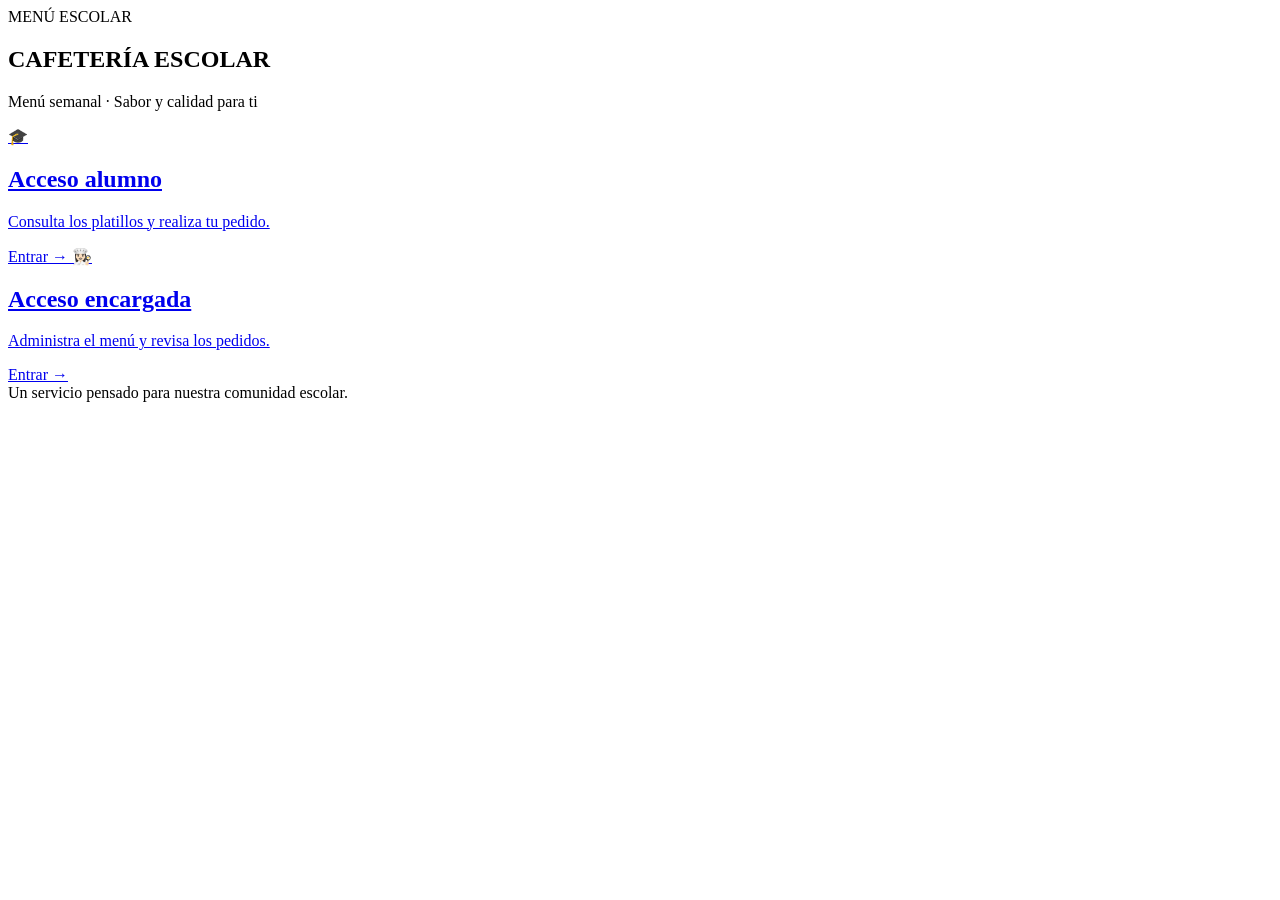
==== index.html @ f2f59088 "Add files via upload" ====
<!DOCTYPE html>
<html lang="es">
<head>
  <meta charset="UTF-8">
  <meta name="viewport" content="width=device-width, initial-scale=1.0">
  <title>Accesos | Cafetería escolar</title>
  <link rel="stylesheet" href="css/estilos.css">
</head>
<body>
  <main class="portada">
    <section class="hero">
      <span class="etiqueta">MENÚ ESCOLAR</span>
      <h1>CAFETERÍA ESCOLAR</h1>
      <p>Menú semanal · Sabor y calidad para ti</p>
      <div class="accesos">
        <a class="tarjeta-acceso alumno" href="alumno.html">
          <span class="emoji">🎓</span><h2>Acceso alumno</h2>
          <p>Consulta los platillos y realiza tu pedido.</p><span class="link-card">Entrar →</span>
        </a>
        <a class="tarjeta-acceso encargada" href="encargada.html">
          <span class="emoji">👩🏻‍🍳</span><h2>Acceso encargada</h2>
          <p>Administra el menú y revisa los pedidos.</p><span class="link-card">Entrar →</span>
        </a>
      </div>
    </section>
    <footer>Un servicio pensado para nuestra comunidad escolar.</footer>
  </main>
</body>
</html>
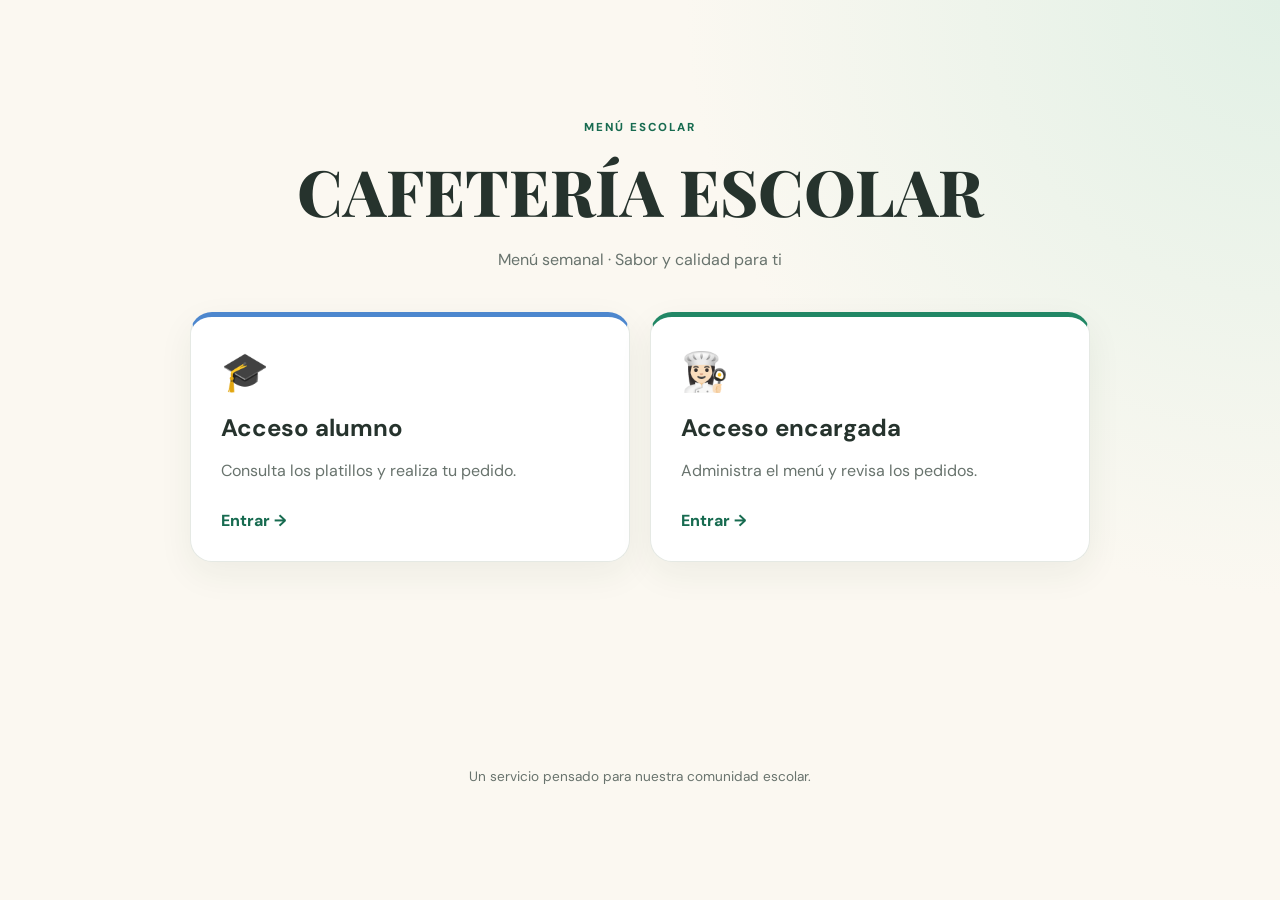
==== commit d481cebf: "Fix links and update HTML structure in index.html" ====
--- a/index.html
+++ b/index.html
@@ -1,29 +1,54 @@
+
 <!DOCTYPE html>
 <html lang="es">
 <head>
   <meta charset="UTF-8">
   <meta name="viewport" content="width=device-width, initial-scale=1.0">
+
   <title>Accesos | Cafetería escolar</title>
-  <link rel="stylesheet" href="css/estilos.css">
+
+  <!-- Estilos CSS -->
+  <link rel="stylesheet" href="./estilos.css">
 </head>
+
 <body>
+
   <main class="portada">
+
     <section class="hero">
+
       <span class="etiqueta">MENÚ ESCOLAR</span>
+
       <h1>CAFETERÍA ESCOLAR</h1>
+
       <p>Menú semanal · Sabor y calidad para ti</p>
+
       <div class="accesos">
-        <a class="tarjeta-acceso alumno" href="alumno.html">
-          <span class="emoji">🎓</span><h2>Acceso alumno</h2>
-          <p>Consulta los platillos y realiza tu pedido.</p><span class="link-card">Entrar →</span>
+
+        <!-- ACCESO ALUMNO -->
+        <a class="tarjeta-acceso alumno" href="./alumno.html">
+          <span class="emoji">🎓</span>
+          <h2>Acceso alumno</h2>
+          <p>Consulta los platillos y realiza tu pedido.</p>
+          <span class="link-card">Entrar →</span>
         </a>
-        <a class="tarjeta-acceso encargada" href="encargada.html">
-          <span class="emoji">👩🏻‍🍳</span><h2>Acceso encargada</h2>
-          <p>Administra el menú y revisa los pedidos.</p><span class="link-card">Entrar →</span>
+
+        <!-- ACCESO ENCARGADA -->
+        <a class="tarjeta-acceso encargada" href="./encargada.html">
+          <span class="emoji">👩🏻‍🍳</span>
+          <h2>Acceso encargada</h2>
+          <p>Administra el menú y revisa los pedidos.</p>
+          <span class="link-card">Entrar →</span>
         </a>
+
       </div>
     </section>
-    <footer>Un servicio pensado para nuestra comunidad escolar.</footer>
+
+    <footer>
+      Un servicio pensado para nuestra comunidad escolar.
+    </footer>
+
   </main>
+
 </body>
-</html>+</html>
--- a/estilos.css
+++ b/estilos.css
@@ -0,0 +1,4 @@
+@import url('https://fonts.googleapis.com/css2?family=DM+Sans:wght@400;500;600;700;800&family=Playfair+Display:wght@700;800&display=swap');
+:root{--verde:#176b50;--verde2:#218765;--crema:#fbf8f1;--tinta:#26332d;--gris:#68736d;--borde:#e5e9e4;--rojo:#b83e3e}
+*{box-sizing:border-box}body{margin:0;background:var(--crema);color:var(--tinta);font-family:'DM Sans',sans-serif}a{color:inherit;text-decoration:none}.portada{min-height:100vh;display:grid;place-items:center;padding:35px 18px;background:radial-gradient(circle at top right,#e1f0e5,transparent 38%),var(--crema)}.hero{width:min(900px,100%);text-align:center}.hero h1{font:800 clamp(2.1rem,6vw,4rem) 'Playfair Display',serif;margin:12px 0}.hero>p{color:var(--gris)}.etiqueta{font-size:.72rem;letter-spacing:.16em;font-weight:800;color:var(--verde)}.accesos{display:grid;grid-template-columns:repeat(2,minmax(0,1fr));gap:20px;margin-top:42px;text-align:left}.tarjeta-acceso{background:white;border:1px solid var(--borde);border-radius:22px;padding:30px;box-shadow:0 12px 35px #203b2510;transition:.2s}.tarjeta-acceso:hover{transform:translateY(-4px);box-shadow:0 18px 40px #203b2520}.tarjeta-acceso.alumno{border-top:5px solid #4d87ce}.tarjeta-acceso.encargada{border-top:5px solid var(--verde2)}.emoji{font-size:2.4rem}.tarjeta-acceso h2{margin:15px 0 8px}.tarjeta-acceso p,.muted{color:var(--gris);line-height:1.55}.link-card{display:inline-block;color:var(--verde);font-weight:800;margin-top:10px}.portada footer{color:var(--gris);font-size:.85rem;margin-top:45px}.barra{height:64px;background:#fff;border-bottom:1px solid var(--borde);display:flex;align-items:center;justify-content:space-between;padding:0 max(20px,calc((100% - 1100px)/2));gap:15px}.marca{font-weight:800;color:var(--verde)}.barra span{font-size:.9rem;color:var(--gris)}.contenedor{width:min(1100px,calc(100% - 32px));margin:35px auto 70px}.panel{background:white;border:1px solid var(--borde);border-radius:18px;padding:24px;margin:22px 0;box-shadow:0 8px 25px #26332d08}.estrecho{max-width:510px;margin:45px auto}.panel h1,.panel h2{margin-top:0}label{display:block;font-weight:700;font-size:.9rem;margin:16px 0 7px}input,select{width:100%;padding:12px 13px;border:1px solid #d8dfd9;border-radius:10px;background:white;color:var(--tinta);font:inherit;outline:none}input:focus,select:focus{border-color:var(--verde2);box-shadow:0 0 0 3px #21876518}.boton{border:0;border-radius:10px;padding:12px 17px;font:700 .92rem 'DM Sans';cursor:pointer}.principal{background:var(--verde);color:white}.principal:hover{background:#10583f}.secundario{background:#edf3ef;color:var(--verde)}form .boton{margin-top:20px}.mensaje{font-size:.9rem;color:var(--verde);min-height:18px}.mensaje.error{color:var(--rojo)}.encabezado-seccion{display:flex;justify-content:space-between;align-items:center;gap:15px;margin:12px 0 22px}.encabezado-seccion h1,.encabezado-seccion h2{margin:5px 0}.grid-menu{display:grid;grid-template-columns:repeat(auto-fill,minmax(220px,1fr));gap:18px}.platillo{background:white;border:1px solid var(--borde);border-radius:16px;overflow:hidden}.platillo img{width:100%;height:145px;object-fit:cover;background:#edf1eb}.platillo-info{padding:16px}.platillo-info h3{margin:0 0 6px}.precio{font-size:1.15rem;color:var(--verde);font-weight:800}.platillo-info p{font-size:.88rem;color:var(--gris);min-height:38px}.platillo-info button{width:100%}.carrito{margin-top:25px}.total{font-size:1.5rem;color:var(--verde)}.fila-carrito,.fila-admin,.pedido{display:flex;justify-content:space-between;align-items:center;gap:14px;padding:13px 0;border-bottom:1px solid var(--borde)}.fila-carrito:last-child,.fila-admin:last-child,.pedido:last-child{border-bottom:0}.fila-carrito button,.mini-boton{border:0;background:#f7eaea;color:#9a3333;border-radius:8px;padding:8px 10px;cursor:pointer}.aviso{background:#fff7df;color:#745b16;padding:12px;border-radius:10px;margin-top:12px;font-size:.9rem}.modal{position:fixed;inset:0;background:#14221dcc;display:grid;place-items:center;padding:18px;z-index:5}.modal-contenido{position:relative;background:white;border-radius:20px;padding:28px;text-align:center;width:min(420px,100%)}.modal-contenido #qr{display:flex;justify-content:center;margin:20px auto}.cerrar{position:absolute;right:14px;top:10px;border:0;background:none;font-size:1.8rem;cursor:pointer}.form-grid{display:grid;grid-template-columns:repeat(2,minmax(0,1fr));gap:0 16px}.acciones-form{align-self:end}.acciones-form .boton{margin:20px 5px 0 0}.lista-admin{margin-top:20px}.lista-admin img{width:55px;height:48px;object-fit:cover;border-radius:8px}.contador,.estado{display:inline-block;padding:6px 10px;border-radius:30px;background:#edf3ef;color:var(--verde);font-size:.8rem;font-weight:800}.pedido{align-items:flex-start;flex-wrap:wrap}.pedido-detalle{flex:1;min-width:220px}.pedido-acciones{display:flex;gap:8px;align-items:center;flex-wrap:wrap}.pedido-acciones select{width:auto;min-width:145px}.pedido small{display:block;color:var(--gris);line-height:1.6}.estado.cancelado{background:#fbeaea;color:#a83232}.estado.finalizado{background:#e7f4e9;color:#24703e}[hidden]{display:none!important}
+@media(max-width:650px){.accesos{grid-template-columns:1fr}.encabezado-seccion{align-items:flex-start;flex-direction:column}.form-grid{grid-template-columns:1fr}.barra{padding:0 16px}.panel{padding:18px}.fila-admin{align-items:flex-start;flex-wrap:wrap}}
